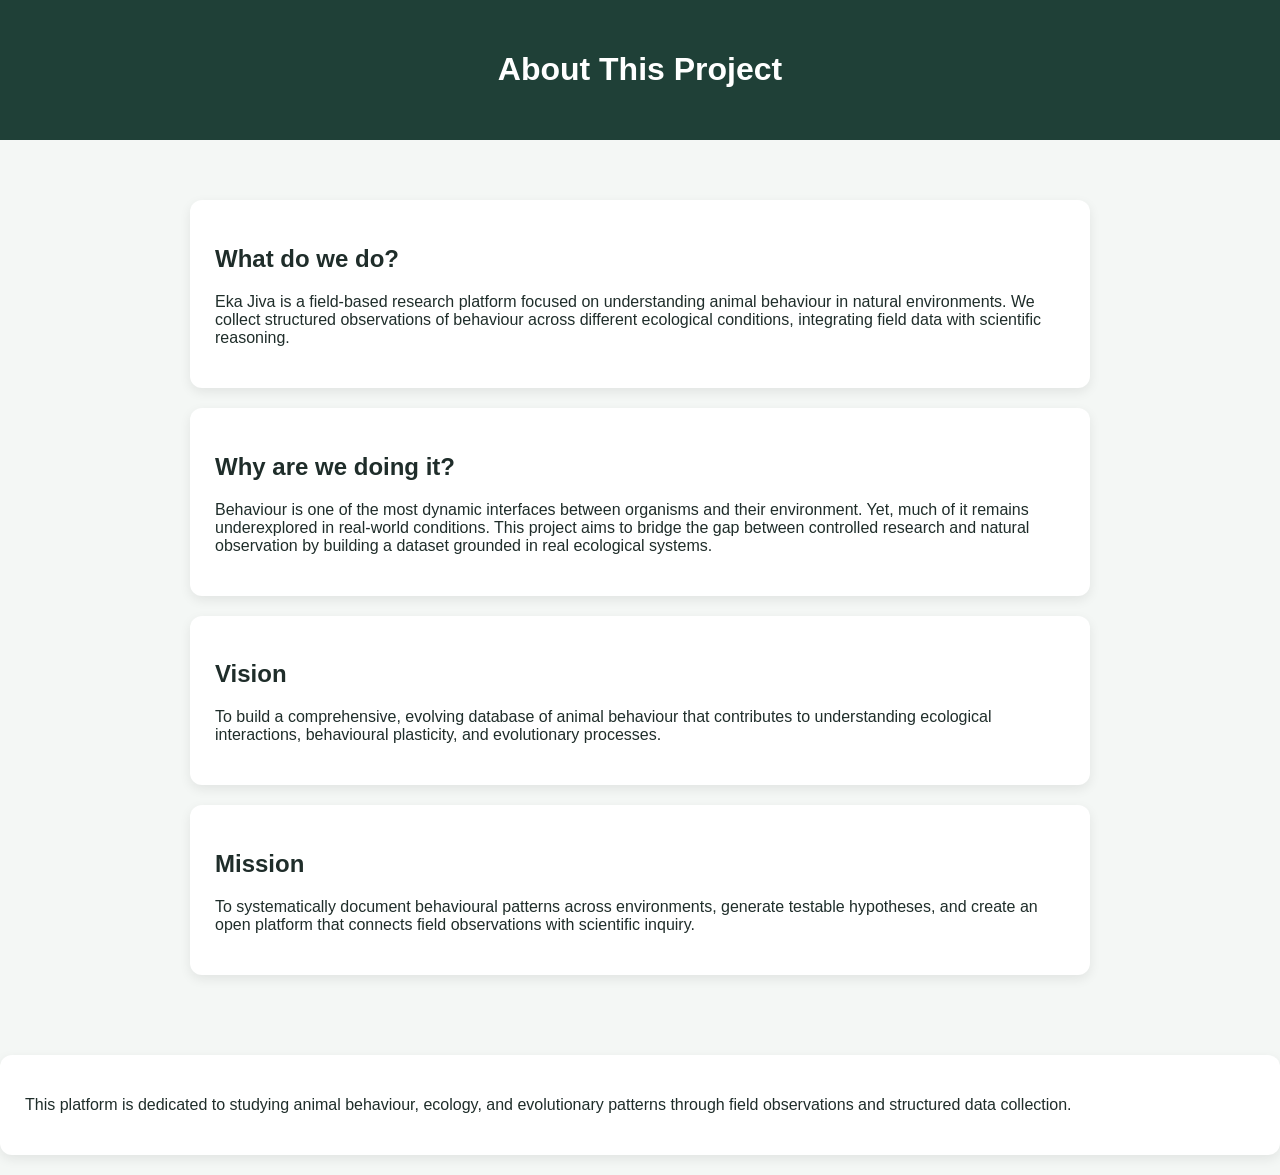
==== about.html @ 3628a42a "Update about.html" ====
<!DOCTYPE html>
<html>
<head>
    <title>About</title>
    <link rel="stylesheet" href="style.css">
</head>

<body>

<header>
    <h1>About This Project</h1>
</header>

<section>

<div class="card">
    <h2>What do we do?</h2>
    <p>
        Eka Jiva is a field-based research platform focused on understanding animal behaviour 
        in natural environments. We collect structured observations of behaviour across 
        different ecological conditions, integrating field data with scientific reasoning.
    </p>
</div>

<div class="card">
    <h2>Why are we doing it?</h2>
    <p>
        Behaviour is one of the most dynamic interfaces between organisms and their environment. 
        Yet, much of it remains underexplored in real-world conditions. This project aims to bridge 
        the gap between controlled research and natural observation by building a dataset grounded 
        in real ecological systems.
    </p>
</div>

<div class="card">
    <h2>Vision</h2>
    <p>
        To build a comprehensive, evolving database of animal behaviour that contributes to 
        understanding ecological interactions, behavioural plasticity, and evolutionary processes.
    </p>
</div>

<div class="card">
    <h2>Mission</h2>
    <p>
        To systematically document behavioural patterns across environments, generate testable 
        hypotheses, and create an open platform that connects field observations with scientific inquiry.
    </p>
</div>

</section>

<div class="card">
    <p>This platform is dedicated to studying animal behaviour, ecology, and evolutionary patterns through field observations and structured data collection.</p>
</div>

</section>

</body>
</html>
---- style.css ----
body {
    margin: 0;
    font-family: Arial, sans-serif;
    background-color: #f4f7f5;
    color: #1f2d2a;
}

/* Header */
header {
    background-color: #1f4037;
    color: white;
    text-align: center;
    padding: 30px 20px;
}

/* Navigation */
nav {
    text-align: center;
    background-color: #2e5d50;
    padding: 10px;
}

nav a {
    color: white;
    margin: 0 15px;
    text-decoration: none;
    font-weight: bold;
}

/* Hero Section */
.hero {
    text-align: center;
    padding: 60px 20px;
    background: linear-gradient(to right, #dfe9e3, #ffffff);
}

/* Content Section */
section {
    max-width: 900px;
    margin: auto;
    padding: 40px 20px;
}

/* Cards */
.card {
    background: white;
    padding: 25px;
    margin: 20px 0;
    border-radius: 12px;
    box-shadow: 0 4px 12px rgba(0,0,0,0.08);
}

/* Footer */
footer {
    text-align: center;
    padding: 20px;
    background-color: #1f4037;
    color: white;
}
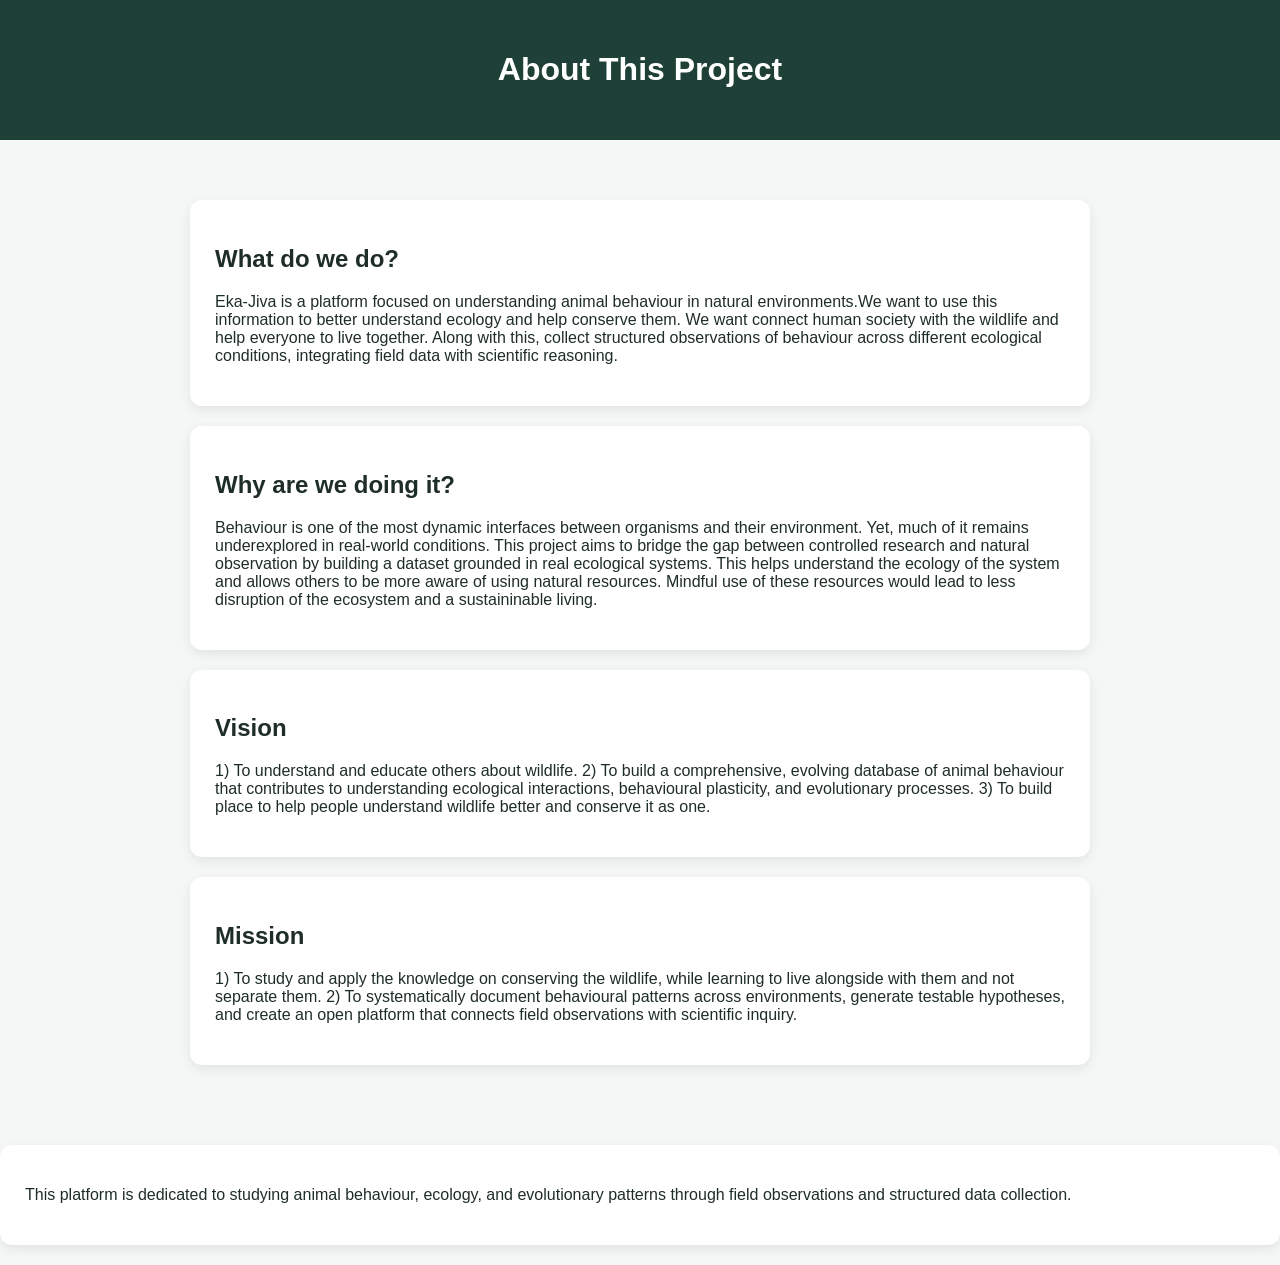
==== commit 72abb620: "Update about.html" ====
--- a/about.html
+++ b/about.html
@@ -16,8 +16,7 @@
 <div class="card">
     <h2>What do we do?</h2>
     <p>
-        Eka Jiva is a field-based research platform focused on understanding animal behaviour 
-        in natural environments. We collect structured observations of behaviour across 
+        Eka-Jiva is a platform focused on understanding animal behaviour in natural environments.We want to use this information to better understand ecology and help conserve them. We want connect human society with the wildlife and help everyone to live together. Along with this, collect structured observations of behaviour across 
         different ecological conditions, integrating field data with scientific reasoning.
     </p>
 </div>
@@ -28,22 +27,25 @@
         Behaviour is one of the most dynamic interfaces between organisms and their environment. 
         Yet, much of it remains underexplored in real-world conditions. This project aims to bridge 
         the gap between controlled research and natural observation by building a dataset grounded 
-        in real ecological systems.
+        in real ecological systems. This helps understand the ecology of the system and allows others to be more aware of using natural resources. Mindful use of these resources would lead to less disruption of the ecosystem and a sustaininable living.
     </p>
 </div>
 
 <div class="card">
     <h2>Vision</h2>
     <p>
-        To build a comprehensive, evolving database of animal behaviour that contributes to 
+        1) To understand and educate others about wildlife.
+        2) To build a comprehensive, evolving database of animal behaviour that contributes to 
         understanding ecological interactions, behavioural plasticity, and evolutionary processes.
+        3) To build place to help people understand wildlife better and conserve it as one.
     </p>
 </div>
 
 <div class="card">
     <h2>Mission</h2>
     <p>
-        To systematically document behavioural patterns across environments, generate testable 
+        1) To study and apply the knowledge on conserving the wildlife, while learning to live alongside with them and not separate them.
+        2) To systematically document behavioural patterns across environments, generate testable 
         hypotheses, and create an open platform that connects field observations with scientific inquiry.
     </p>
 </div>
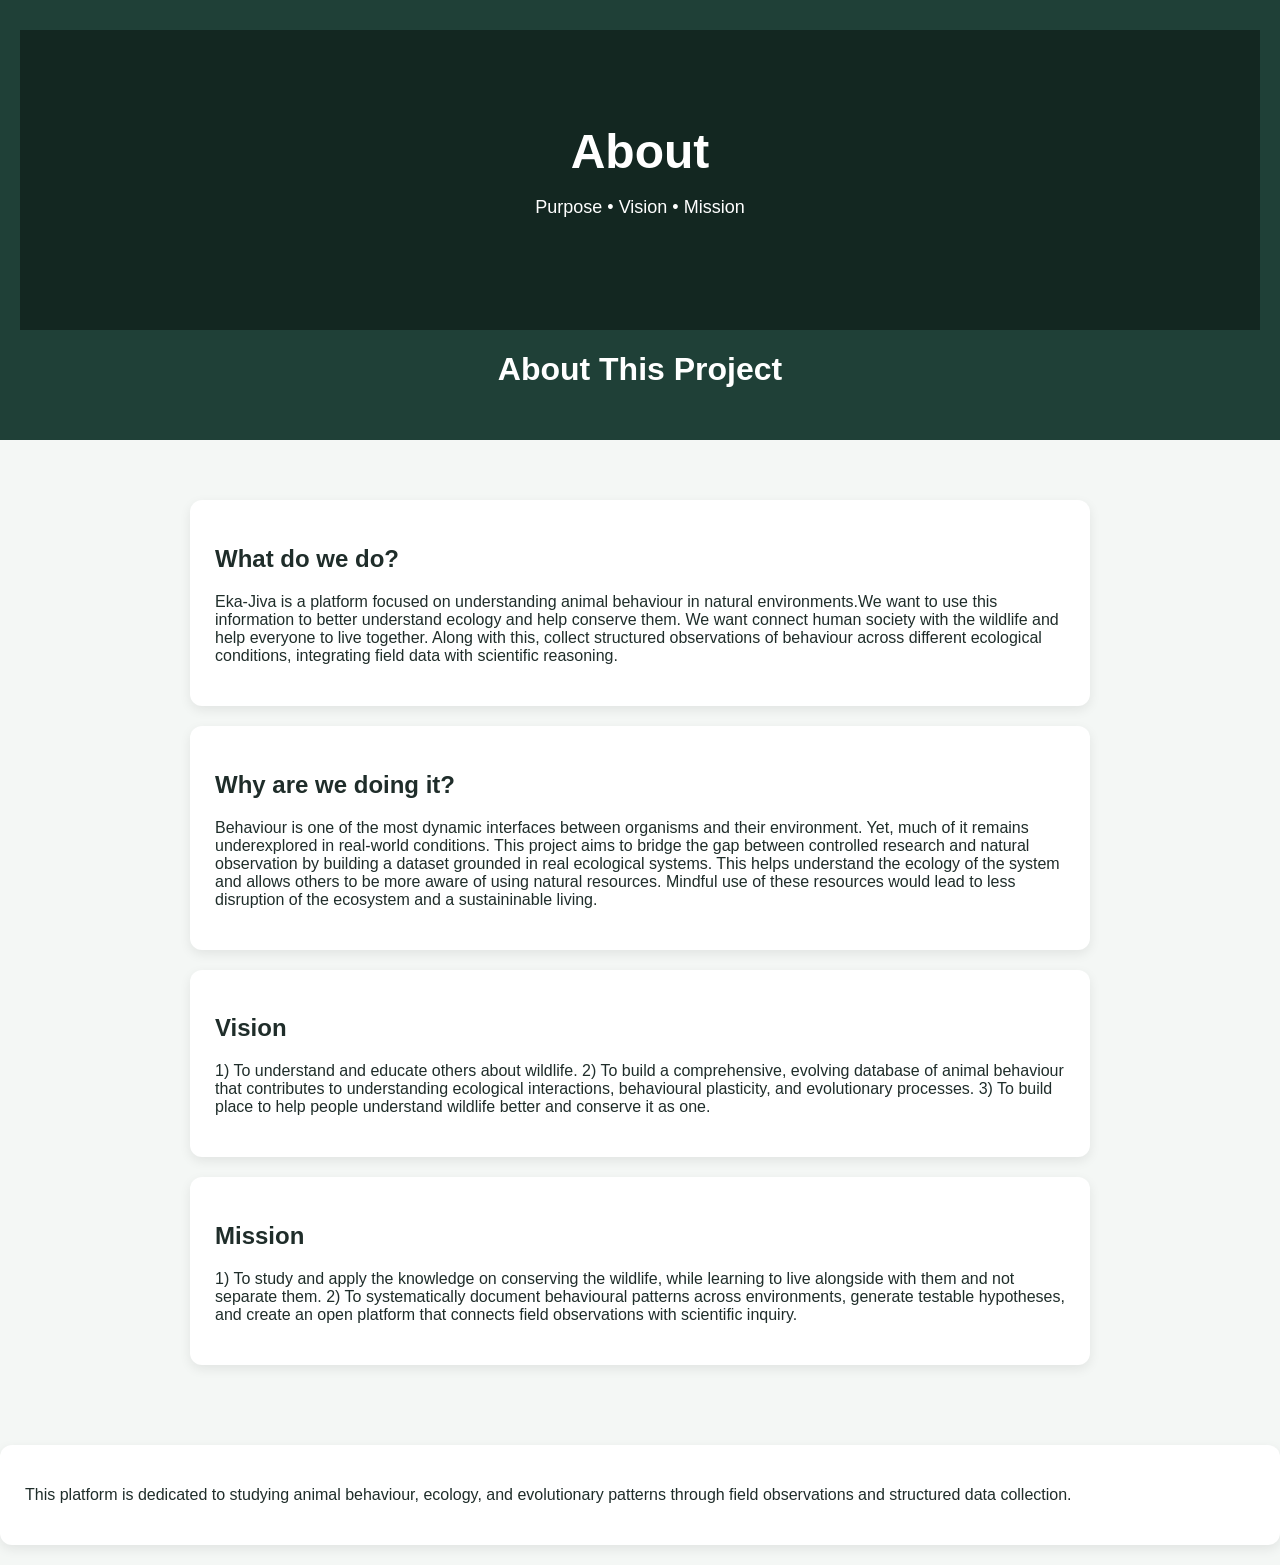
==== commit e35e179a: "Update about.html" ====
--- a/about.html
+++ b/about.html
@@ -8,6 +8,12 @@
 <body>
 
 <header>
+    <div class="banner">
+    <div class="banner-content">
+        <h1>About</h1>
+        <p>Purpose • Vision • Mission</p>
+    </div>
+</div>
     <h1>About This Project</h1>
 </header>
 
--- a/style.css
+++ b/style.css
@@ -57,3 +57,48 @@
     background-color: #1f4037;
     color: white;
 }
+.banner {
+    position: relative;
+    height: 300px;
+    
+    .home-banner {
+    background: url('banner.jpg') center/cover no-repeat;
+}
+
+.about-banner {
+    background: url('aboot.jpg') center/cover no-repeat;
+}
+
+.obs-banner {
+    background: url('observation.jpg') center/cover no-repeat;
+}
+    display: flex;
+    align-items: center;
+    justify-content: center;
+}
+
+.banner::after {
+    content: "";
+    position: absolute;
+    top: 0;
+    left: 0;
+    right: 0;
+    bottom: 0;
+    background: rgba(0, 0, 0, 0.4);
+}
+
+.banner-content {
+    position: relative;
+    color: white;
+    text-align: center;
+    z-index: 1;
+}
+
+.banner-content h1 {
+    font-size: 48px;
+    margin: 0;
+}
+
+.banner-content p {
+    font-size: 18px;
+}
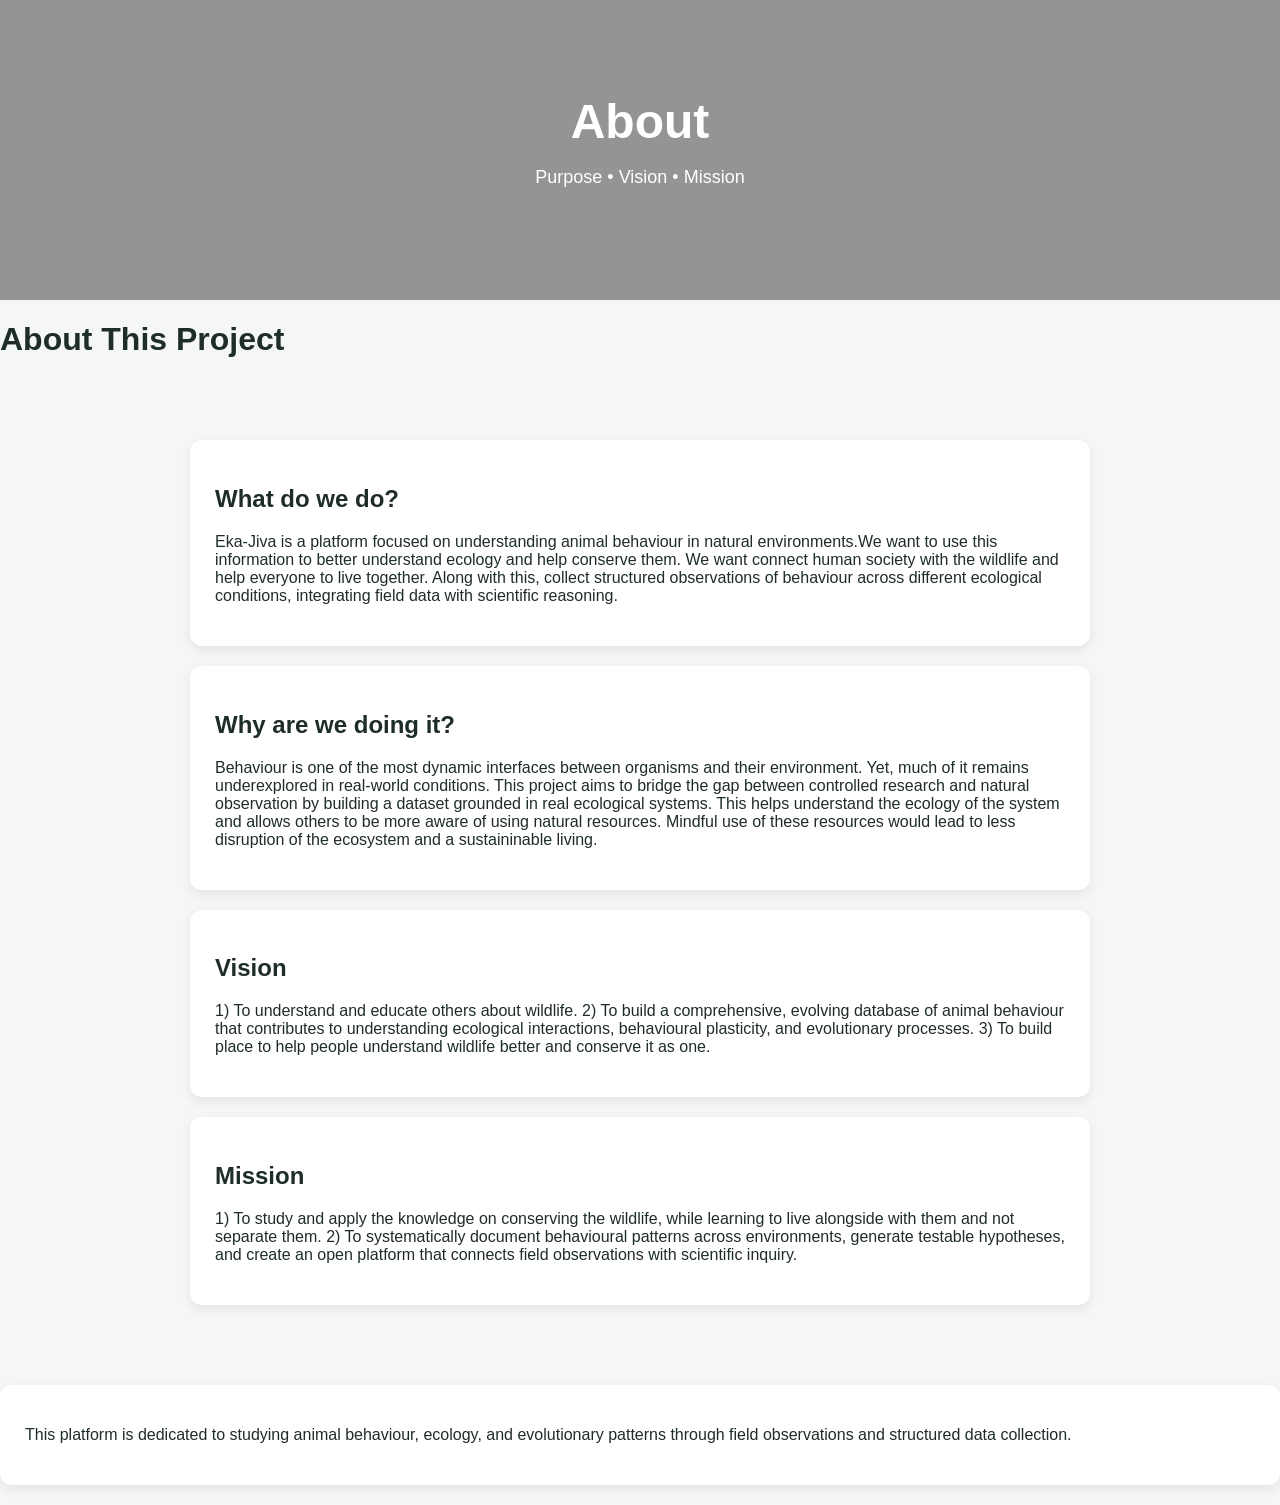
==== commit 16cac5f4: "Update about.html" ====
--- a/about.html
+++ b/about.html
@@ -7,7 +7,7 @@
 
 <body>
 
-<header>
+
     <div class="banner">
     <div class="banner-content">
         <h1>About</h1>
@@ -15,7 +15,7 @@
     </div>
 </div>
     <h1>About This Project</h1>
-</header>
+
 
 <section>
 
--- a/style.css
+++ b/style.css
@@ -62,7 +62,7 @@
     height: 300px;
     
     .home-banner {
-    background: url('banner.jpg') center/cover no-repeat;
+    background: url('homee.jpg') center/cover no-repeat;
 }
 
 .about-banner {
@@ -70,7 +70,7 @@
 }
 
 .obs-banner {
-    background: url('observation.jpg') center/cover no-repeat;
+    background: url('observation(1).jpg') center/cover no-repeat;
 }
     display: flex;
     align-items: center;
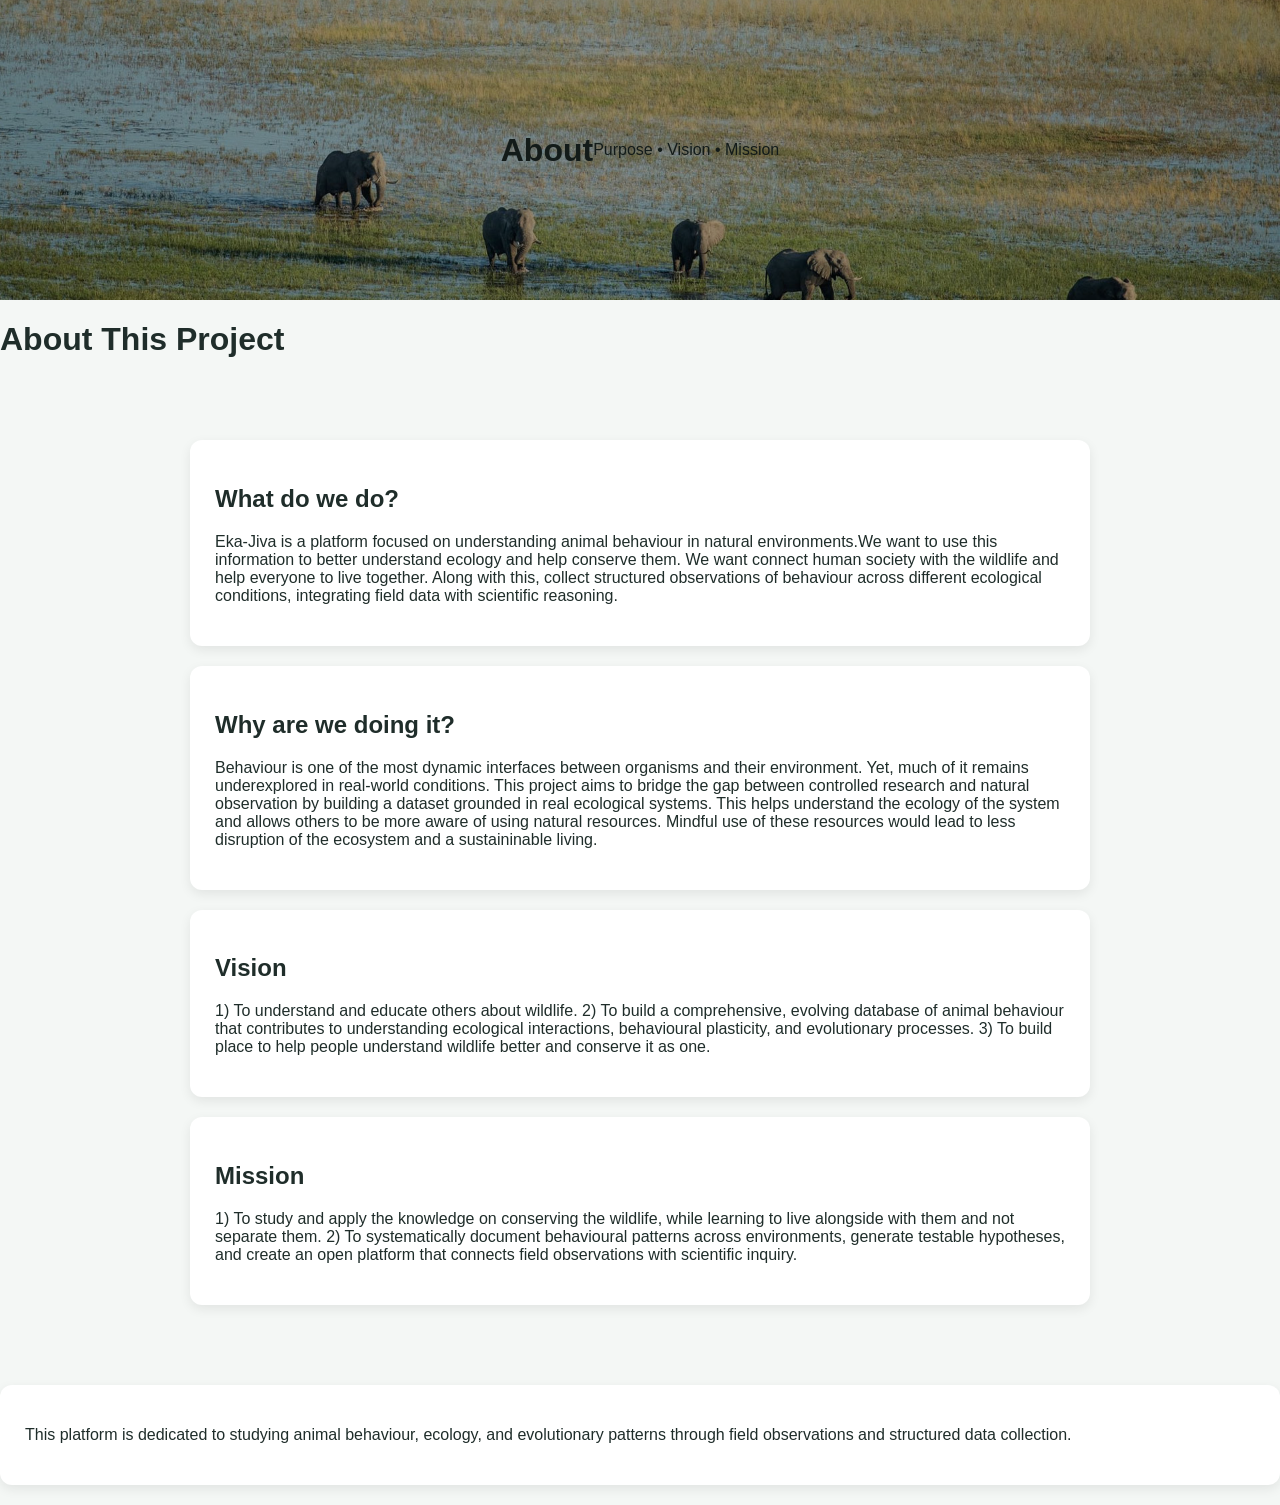
==== commit 16cb719c: "Update about.html" ====
--- a/about.html
+++ b/about.html
@@ -8,8 +8,7 @@
 <body>
 
 
-    <div class="banner">
-    <div class="banner-content">
+   <div class="banner about-banner">
         <h1>About</h1>
         <p>Purpose • Vision • Mission</p>
     </div>
--- a/style.css
+++ b/style.css
@@ -60,8 +60,29 @@
 .banner {
     position: relative;
     height: 300px;
-    
-    .home-banner {
+    display: flex;
+    align-items: center;
+    justify-content: center;
+}
+
+/* DARK OVERLAY */
+.banner::after {
+    content: "";
+    position: absolute;
+    inset: 0;
+    background: rgba(0,0,0,0.4);
+}
+
+/* TEXT */
+.banner-content {
+    position: relative;
+    color: white;
+    text-align: center;
+    z-index: 1;
+}
+
+/* DIFFERENT IMAGES FOR EACH PAGE */
+.home-banner {
     background: url('homee.jpg') center/cover no-repeat;
 }
 
@@ -70,35 +91,5 @@
 }
 
 .obs-banner {
-    background: url('observation(1).jpg') center/cover no-repeat;
+    background: url(observation (1).jpg') center/cover no-repeat;
 }
-    display: flex;
-    align-items: center;
-    justify-content: center;
-}
-
-.banner::after {
-    content: "";
-    position: absolute;
-    top: 0;
-    left: 0;
-    right: 0;
-    bottom: 0;
-    background: rgba(0, 0, 0, 0.4);
-}
-
-.banner-content {
-    position: relative;
-    color: white;
-    text-align: center;
-    z-index: 1;
-}
-
-.banner-content h1 {
-    font-size: 48px;
-    margin: 0;
-}
-
-.banner-content p {
-    font-size: 18px;
-}
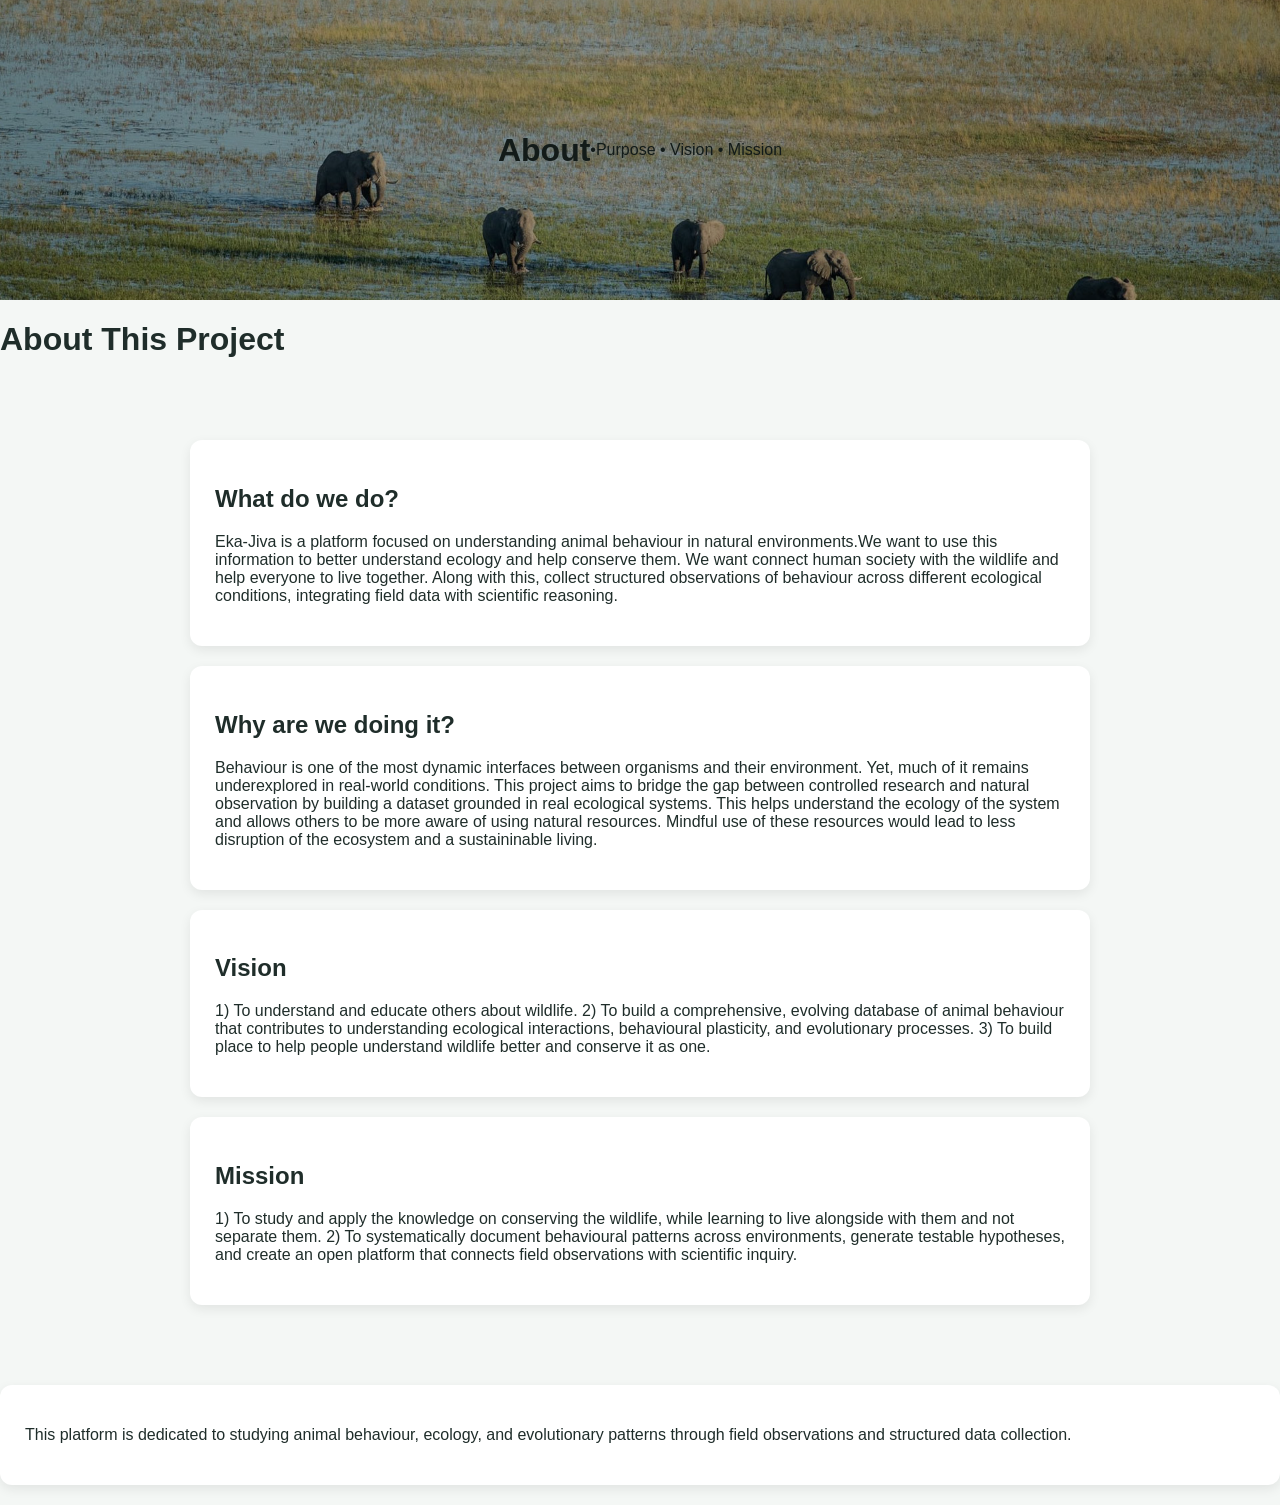
==== commit e88b2e89: "Update about.html" ====
--- a/about.html
+++ b/about.html
@@ -10,7 +10,8 @@
 
    <div class="banner about-banner">
         <h1>About</h1>
-        <p>Purpose • Vision • Mission</p>
+       
+        <p>•Purpose • Vision • Mission</p>
     </div>
 </div>
     <h1>About This Project</h1>
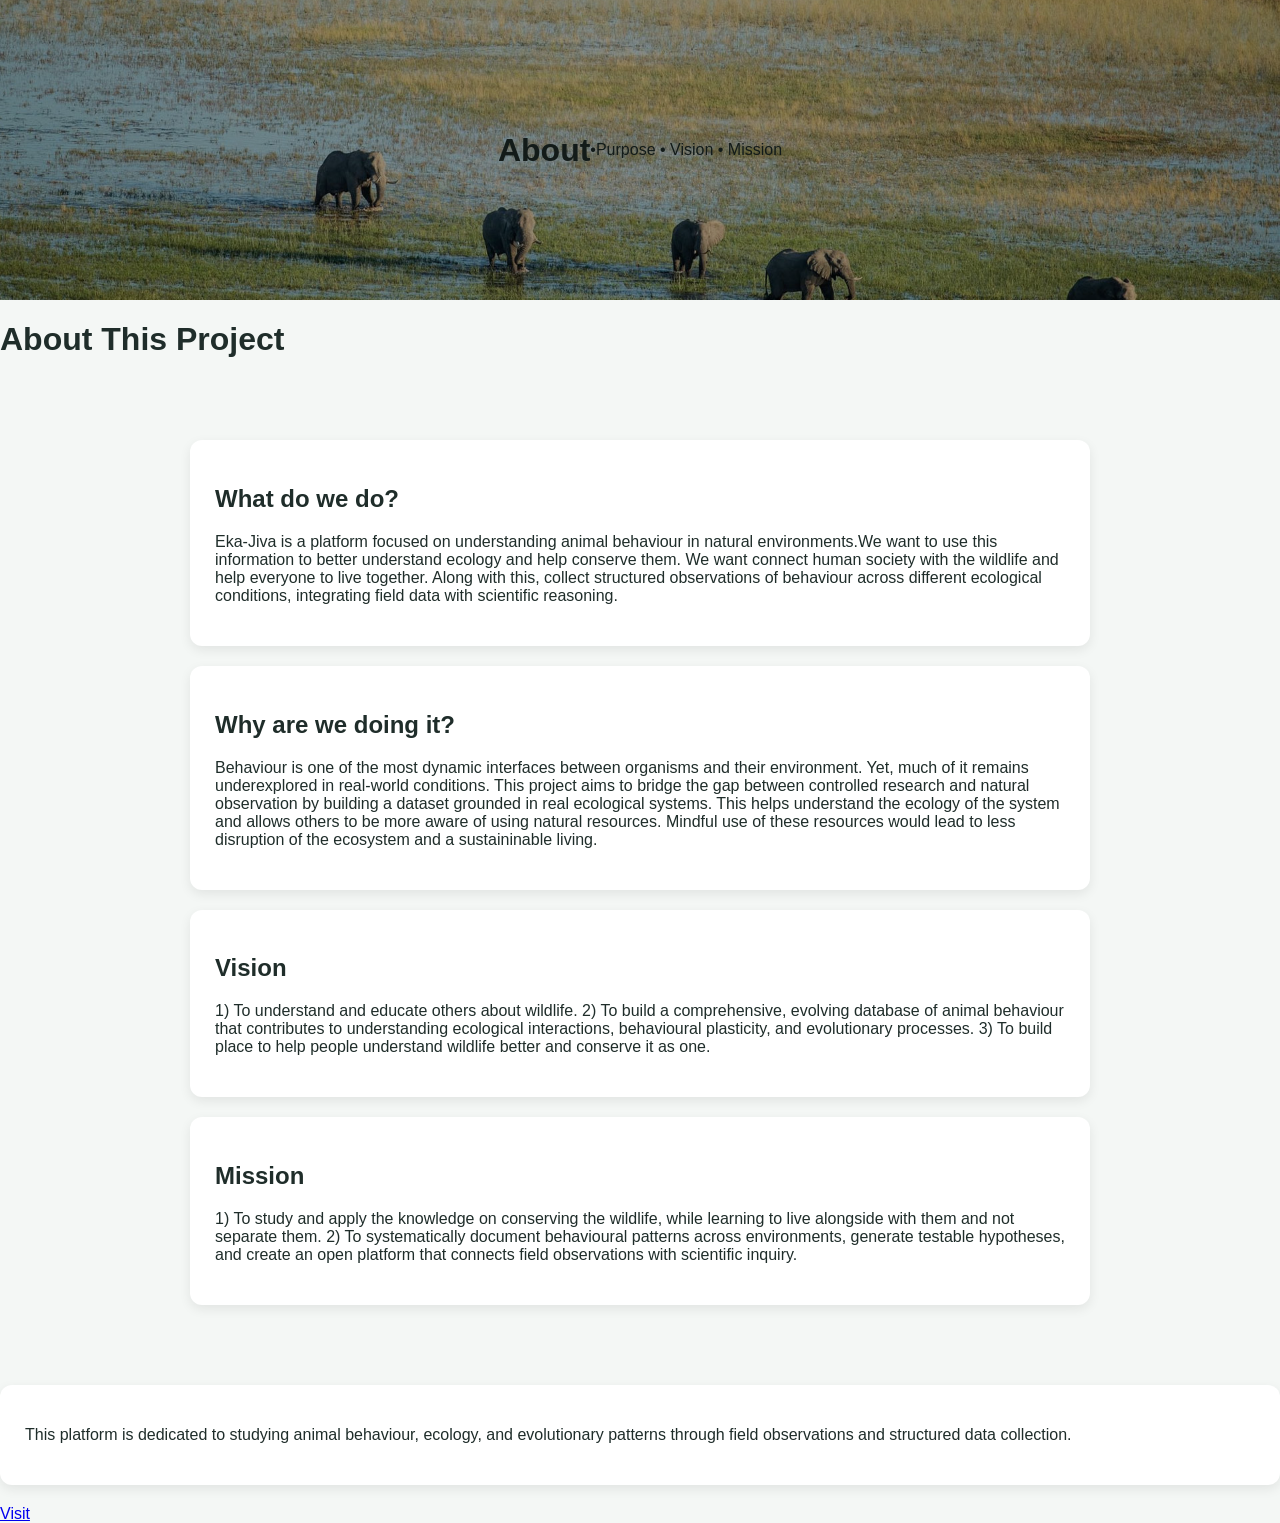
==== commit c1d242ca: "Update about.html" ====
--- a/about.html
+++ b/about.html
@@ -61,7 +61,7 @@
 <div class="card">
     <p>This platform is dedicated to studying animal behaviour, ecology, and evolutionary patterns through field observations and structured data collection.</p>
 </div>
-
+<a href="visit.html">Visit</a>
 </section>
 
 </body>
--- a/style.css
+++ b/style.css
@@ -91,5 +91,17 @@
 }
 
 .obs-banner {
-    background: url(observation (1).jpg') center/cover no-repeat;
+    background: url(observation.jpg') center/cover no-repeat;
 }
+button {
+    padding: 10px 20px;
+    background-color: #2e5d50;
+    color: white;
+    border: none;
+    border-radius: 6px;
+    cursor: pointer;
+}
+
+button:hover {
+    background-color: #1f4037;
+}
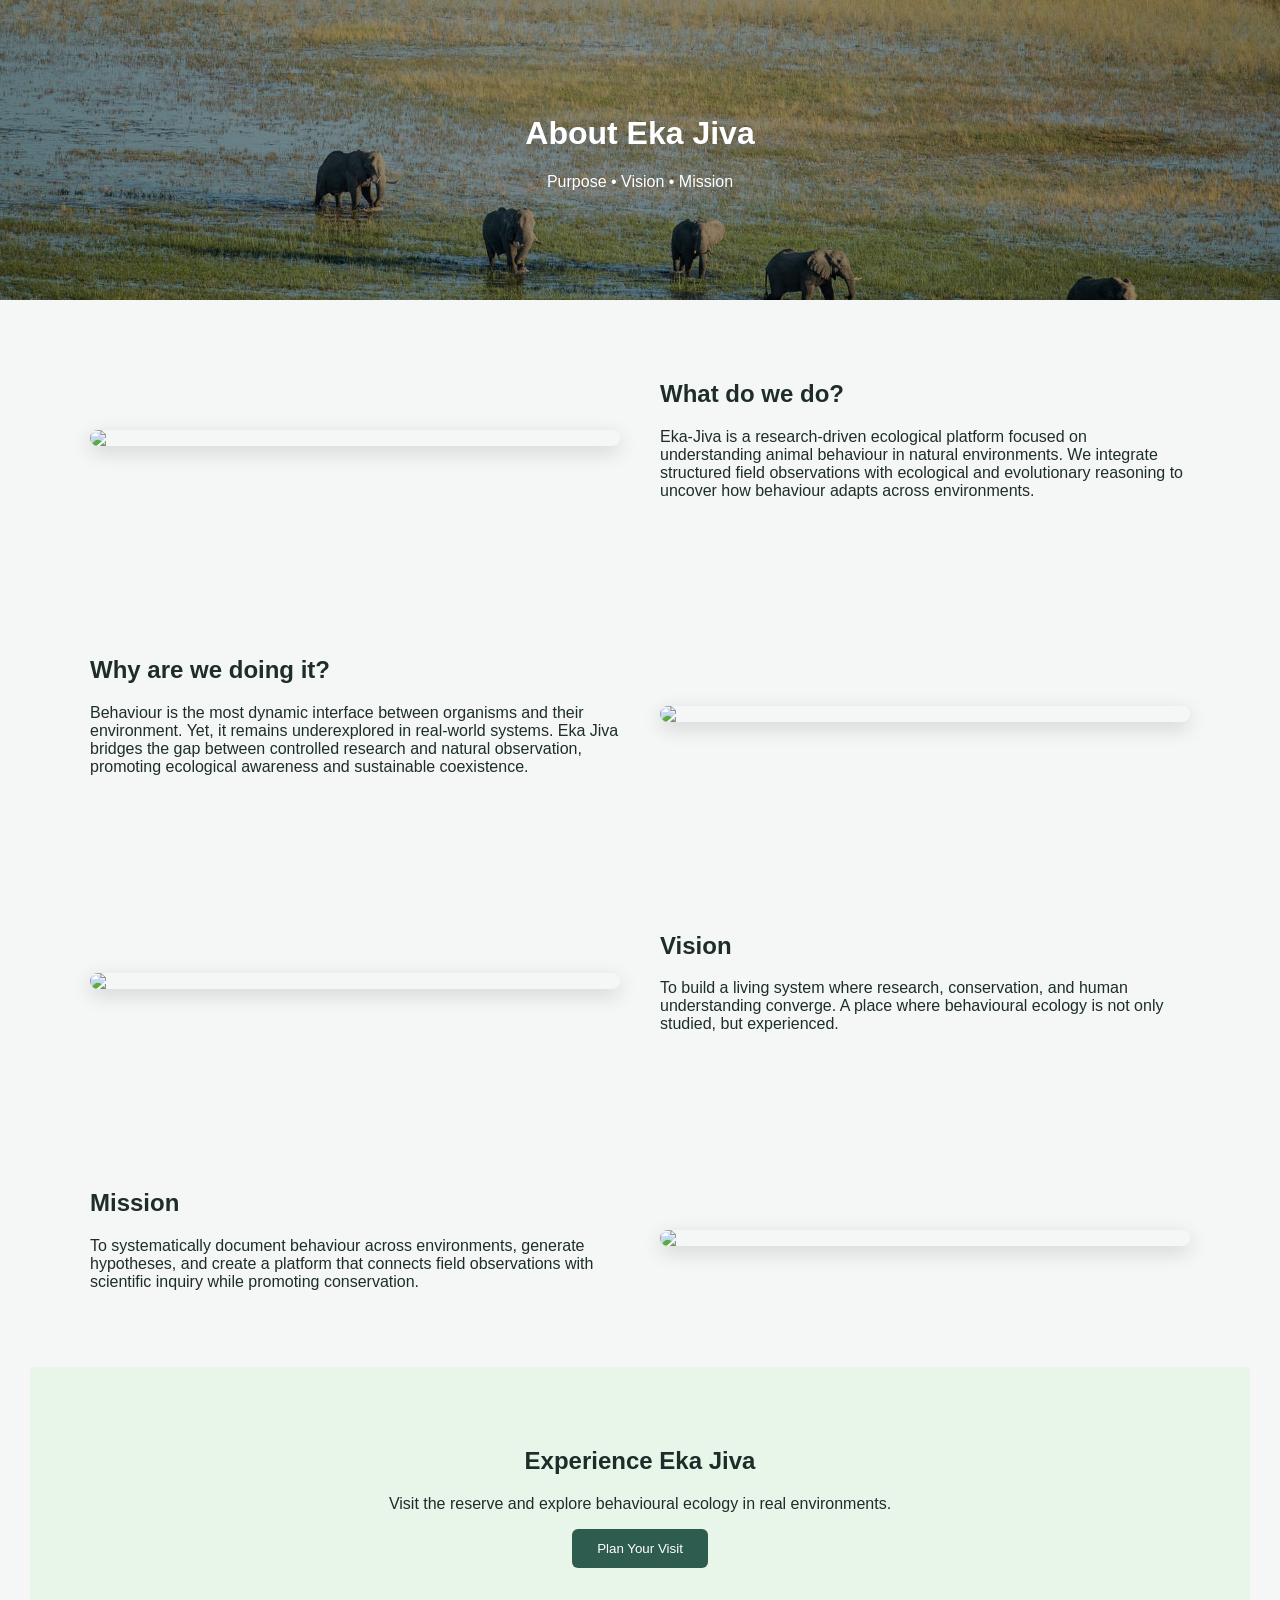
==== commit ded61fbb: "Update about.html" ====
--- a/about.html
+++ b/about.html
@@ -7,61 +7,72 @@
 
 <body>
 
-
-   <div class="banner about-banner">
-        <h1>About</h1>
-       
-        <p>•Purpose • Vision • Mission</p>
+<!-- BANNER -->
+<div class="banner about-banner">
+    <div class="banner-content">
+        <h1>About Eka Jiva</h1>
+        <p>Purpose • Vision • Mission</p>
     </div>
 </div>
-    <h1>About This Project</h1>
 
-
-<section>
-
-<div class="card">
-    <h2>What do we do?</h2>
-    <p>
-        Eka-Jiva is a platform focused on understanding animal behaviour in natural environments.We want to use this information to better understand ecology and help conserve them. We want connect human society with the wildlife and help everyone to live together. Along with this, collect structured observations of behaviour across 
-        different ecological conditions, integrating field data with scientific reasoning.
-    </p>
-</div>
-
-<div class="card">
-    <h2>Why are we doing it?</h2>
-    <p>
-        Behaviour is one of the most dynamic interfaces between organisms and their environment. 
-        Yet, much of it remains underexplored in real-world conditions. This project aims to bridge 
-        the gap between controlled research and natural observation by building a dataset grounded 
-        in real ecological systems. This helps understand the ecology of the system and allows others to be more aware of using natural resources. Mindful use of these resources would lead to less disruption of the ecosystem and a sustaininable living.
-    </p>
-</div>
-
-<div class="card">
-    <h2>Vision</h2>
-    <p>
-        1) To understand and educate others about wildlife.
-        2) To build a comprehensive, evolving database of animal behaviour that contributes to 
-        understanding ecological interactions, behavioural plasticity, and evolutionary processes.
-        3) To build place to help people understand wildlife better and conserve it as one.
-    </p>
-</div>
-
-<div class="card">
-    <h2>Mission</h2>
-    <p>
-        1) To study and apply the knowledge on conserving the wildlife, while learning to live alongside with them and not separate them.
-        2) To systematically document behavioural patterns across environments, generate testable 
-        hypotheses, and create an open platform that connects field observations with scientific inquiry.
-    </p>
-</div>
-
+<!-- INTRO -->
+<section class="feature">
+    <img src="images/forest.jpg">
+    <div>
+        <h2>What do we do?</h2>
+        <p>
+            Eka-Jiva is a research-driven ecological platform focused on understanding 
+            animal behaviour in natural environments. We integrate structured field 
+            observations with ecological and evolutionary reasoning to uncover how 
+            behaviour adapts across environments.
+        </p>
+    </div>
 </section>
 
-<div class="card">
-    <p>This platform is dedicated to studying animal behaviour, ecology, and evolutionary patterns through field observations and structured data collection.</p>
-</div>
-<a href="visit.html">Visit</a>
+<!-- WHY -->
+<section class="feature reverse">
+    <img src="images/ecology.jpg">
+    <div>
+        <h2>Why are we doing it?</h2>
+        <p>
+            Behaviour is the most dynamic interface between organisms and their 
+            environment. Yet, it remains underexplored in real-world systems. 
+            Eka Jiva bridges the gap between controlled research and natural observation, 
+            promoting ecological awareness and sustainable coexistence.
+        </p>
+    </div>
+</section>
+
+<!-- VISION -->
+<section class="feature">
+    <img src="images/vision.jpg">
+    <div>
+        <h2>Vision</h2>
+        <p>
+            To build a living system where research, conservation, and human understanding 
+            converge. A place where behavioural ecology is not only studied, but experienced.
+        </p>
+    </div>
+</section>
+
+<!-- MISSION -->
+<section class="feature reverse">
+    <img src="images/mission.jpg">
+    <div>
+        <h2>Mission</h2>
+        <p>
+            To systematically document behaviour across environments, generate hypotheses, 
+            and create a platform that connects field observations with scientific inquiry 
+            while promoting conservation.
+        </p>
+    </div>
+</section>
+
+<!-- CTA -->
+<section class="cta">
+    <h2>Experience Eka Jiva</h2>
+    <p>Visit the reserve and explore behavioural ecology in real environments.</p>
+    <a href="visit.html"><button>Plan Your Visit</button></a>
 </section>
 
 </body>
--- a/style.css
+++ b/style.css
@@ -1,3 +1,4 @@
+/* ================= GLOBAL ================= */
 body {
     margin: 0;
     font-family: Arial, sans-serif;
@@ -5,19 +6,47 @@
     color: #1f2d2a;
 }
 
-/* Header */
-header {
-    background-color: #1f4037;
-    color: white;
-    text-align: center;
-    padding: 30px 20px;
-}
-
-/* Navigation */
+html {
+    scroll-behavior: smooth;
+}
+
+/* ================= HERO ================= */
+.hero {
+    height: 300px;
+    background: url('homee.jpg') center/cover no-repeat;
+    position: relative;
+}
+
+.overlay {
+    position: absolute;
+    inset: 0;
+    background: linear-gradient(to bottom, rgba(0,0,0,0.5), rgba(0,0,0,0.7));
+    color: white;
+    display: flex;
+    flex-direction: column;
+    justify-content: center;
+    align-items: center;
+    text-align: center;
+    padding: 20px;
+}
+
+.overlay h1 {
+    font-size: 32px;
+    margin: 0;
+}
+
+.overlay p {
+    font-size: 16px;
+}
+
+/* ================= NAV ================= */
 nav {
-    text-align: center;
-    background-color: #2e5d50;
-    padding: 10px;
+    background: #1f4037;
+    text-align: center;
+    padding: 15px;
+    position: sticky;
+    top: 0;
+    z-index: 1000;
 }
 
 nav a {
@@ -27,21 +56,83 @@
     font-weight: bold;
 }
 
-/* Hero Section */
-.hero {
-    text-align: center;
+nav a:hover {
+    text-decoration: underline;
+}
+
+/* ================= SECTIONS ================= */
+section {
+    max-width: 1100px;
+    margin: auto;
+    padding: 80px 20px;
+}
+
+/* ================= SPLIT ================= */
+.split {
+    display: flex;
+    align-items: center;
+    gap: 40px;
+}
+
+.split img {
+    width: 50%;
+    border-radius: 10px;
+}
+
+.split div {
+    width: 50%;
+}
+
+/* ================= FEATURE (MAIN SECTIONS) ================= */
+.feature {
+    display: flex;
+    align-items: center;
+    gap: 40px;
     padding: 60px 20px;
-    background: linear-gradient(to right, #dfe9e3, #ffffff);
-}
-
-/* Content Section */
-section {
-    max-width: 900px;
-    margin: auto;
-    padding: 40px 20px;
-}
-
-/* Cards */
+}
+
+.feature img {
+    width: 50%;
+    border-radius: 12px;
+    box-shadow: 0 6px 20px rgba(0,0,0,0.15);
+}
+
+.feature div {
+    width: 50%;
+}
+
+.reverse {
+    flex-direction: row-reverse;
+}
+
+/* ================= GRID ================= */
+.grid {
+    display: flex;
+    gap: 20px;
+}
+
+.box {
+    flex: 1;
+    text-align: center;
+    transition: 0.3s;
+}
+
+.box img {
+    width: 100%;
+    border-radius: 10px;
+    transition: 0.3s;
+}
+
+/* ================= HOVER ================= */
+.box:hover {
+    transform: scale(1.05);
+}
+
+.box:hover img {
+    transform: scale(1.1);
+}
+
+/* ================= CARDS ================= */
 .card {
     background: white;
     padding: 25px;
@@ -50,13 +141,44 @@
     box-shadow: 0 4px 12px rgba(0,0,0,0.08);
 }
 
-/* Footer */
+/* ================= CTA ================= */
+.cta {
+    text-align: center;
+    padding: 60px;
+    background: #e8f5e9;
+}
+
+/* ================= CONTACT ================= */
+.contact {
+    text-align: center;
+    padding: 40px;
+}
+
+/* ================= BUTTON ================= */
+button {
+    padding: 12px 25px;
+    background: #2e5d50;
+    color: white;
+    border: none;
+    border-radius: 6px;
+    cursor: pointer;
+    transition: 0.3s;
+}
+
+button:hover {
+    background: #1f4037;
+    transform: scale(1.05);
+}
+
+/* ================= FOOTER ================= */
 footer {
     text-align: center;
     padding: 20px;
     background-color: #1f4037;
     color: white;
 }
+
+/* ================= BANNERS ================= */
 .banner {
     position: relative;
     height: 300px;
@@ -65,7 +187,6 @@
     justify-content: center;
 }
 
-/* DARK OVERLAY */
 .banner::after {
     content: "";
     position: absolute;
@@ -73,7 +194,6 @@
     background: rgba(0,0,0,0.4);
 }
 
-/* TEXT */
 .banner-content {
     position: relative;
     color: white;
@@ -81,7 +201,6 @@
     z-index: 1;
 }
 
-/* DIFFERENT IMAGES FOR EACH PAGE */
 .home-banner {
     background: url('homee.jpg') center/cover no-repeat;
 }
@@ -91,17 +210,78 @@
 }
 
 .obs-banner {
-    background: url(observation.jpg') center/cover no-repeat;
-}
-button {
-    padding: 10px 20px;
-    background-color: #2e5d50;
-    color: white;
-    border: none;
+    background: url('observation.jpg') center/cover no-repeat;
+}
+
+.visit-banner {
+    background: url('visit.jpg') center/cover no-repeat;
+}
+
+/* ================= ANIMATIONS ================= */
+.fade-in {
+    opacity: 0;
+    transform: translateY(30px);
+    transition: all 1s ease;
+}
+
+.fade-in.visible {
+    opacity: 1;
+    transform: translateY(0);
+}
+
+/* ================= RESPONSIVE ================= */
+@media (max-width: 768px) {
+
+    .feature,
+    .split {
+        flex-direction: column;
+    }
+
+    .feature img,
+    .feature div,
+    .split img,
+    .split div {
+        width: 100%;
+    }
+
+    .grid {
+        flex-direction: column;
+    }
+
+    .hero {
+        height: 220px;
+    }
+
+    .overlay h1 {
+        font-size: 24px;
+    }
+}
+/* FILTER BAR */
+.filters {
+    display: flex;
+    justify-content: center;
+    gap: 15px;
+    margin-bottom: 30px;
+}
+
+.filters select {
+    padding: 10px;
     border-radius: 6px;
-    cursor: pointer;
-}
-
-button:hover {
-    background-color: #1f4037;
-}
+}
+
+/* DATA GRID */
+.data-grid {
+    display: flex;
+    flex-wrap: wrap;
+    gap: 20px;
+    justify-content: center;
+}
+
+/* DATA CARD */
+.data-card {
+    background: white;
+    padding: 20px;
+    width: 280px;
+    border-radius: 10px;
+    box-shadow: 0 4px 12px rgba(0,0,0,0.1);
+}
